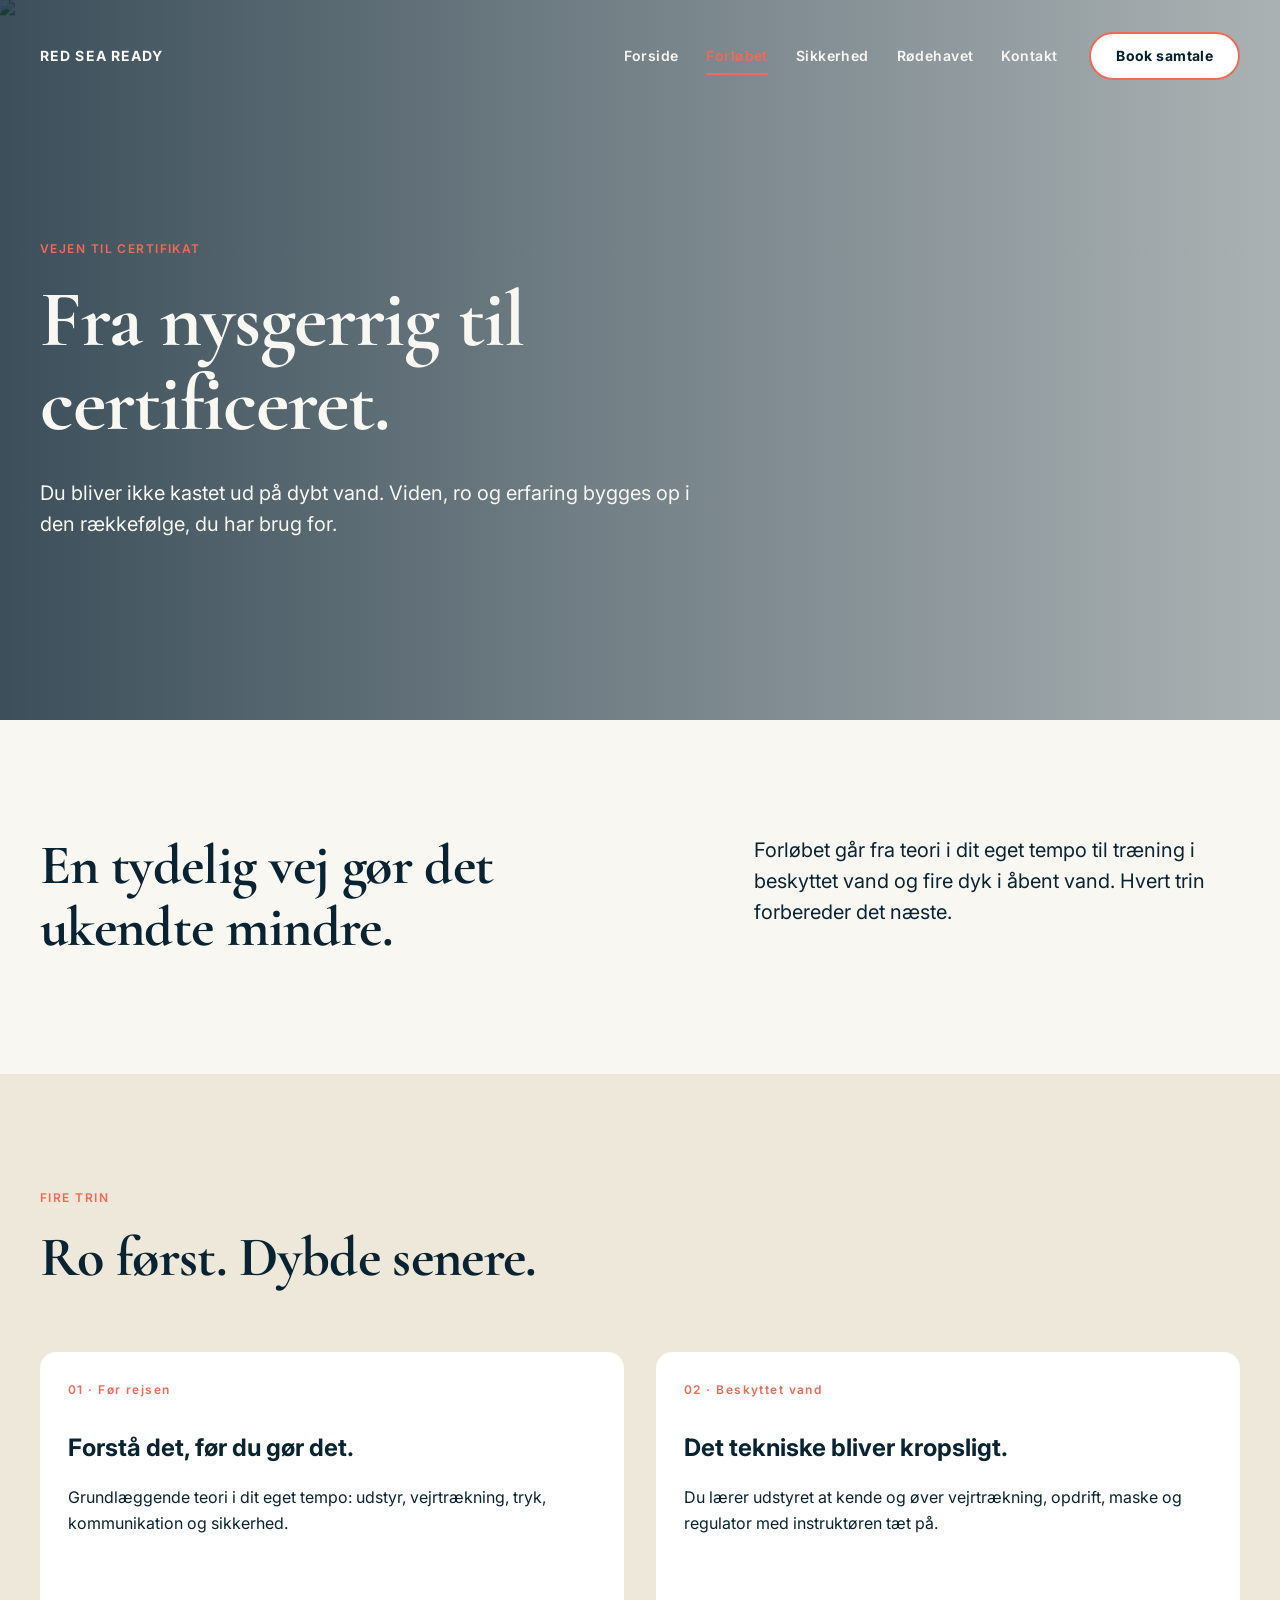
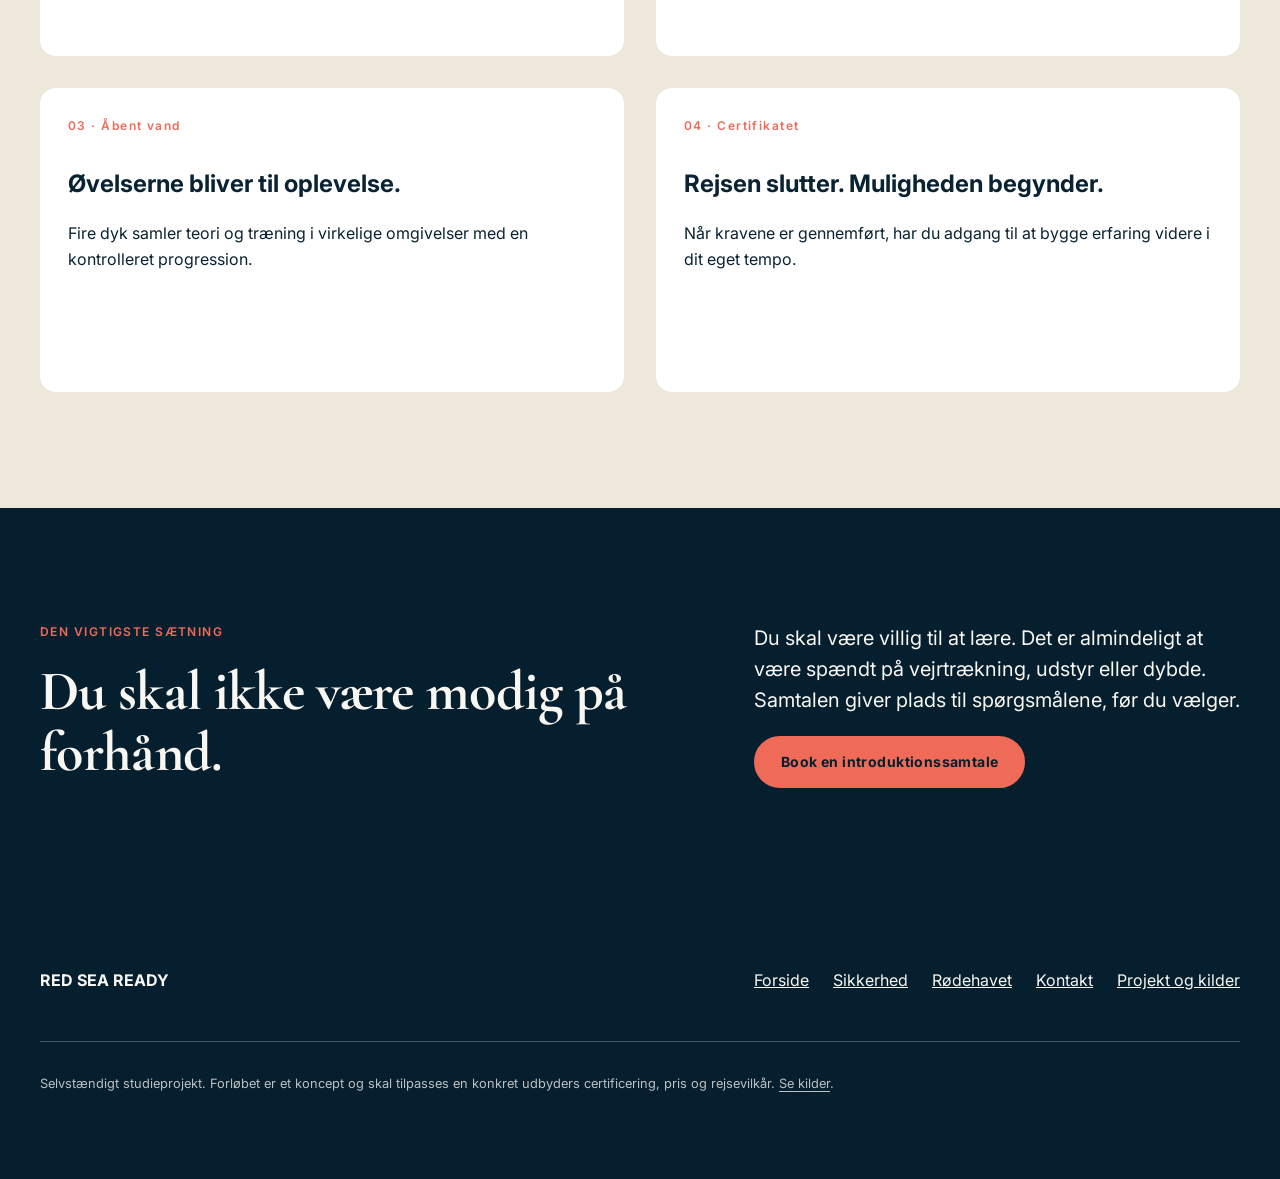
==== forloeb.html @ c926fba1 "Publish final responsive website Adds the six tested pages, shared design system, favicon and local " ====
<!doctype html>
<html lang="da">
<head>
  <meta charset="utf-8"><meta name="viewport" content="width=device-width, initial-scale=1">
  <meta name="description" content="Sådan går du fra nysgerrig nybegynder til certificeret dykker."><meta name="theme-color" content="#061f2f">
  <title>Vejen til certifikat – RED SEA READY</title>
  <link rel="icon" href="favicon.svg" type="image/svg+xml">
  <link rel="stylesheet" href="styles.css"><script src="script.js" defer></script>
</head>
<body>
  <a class="skip-link" href="#main">Spring til indhold</a>
  <header class="header"><div class="container header__inner"><a class="brand" href="index.html">RED SEA READY</a><button class="menu-toggle" type="button" aria-label="Åbn menu" aria-expanded="false" aria-controls="main-nav" data-menu-button><span></span></button><nav class="nav" id="main-nav" aria-label="Primær navigation" data-navigation data-open="false"><a href="index.html">Forside</a><a href="forloeb.html" aria-current="page">Forløbet</a><a href="sikkerhed.html">Sikkerhed</a><a href="rodehavet.html">Rødehavet</a><a href="kontakt.html">Kontakt</a></nav><a class="button button--secondary button--header" href="kontakt.html">Book samtale</a></div></header>
  <main id="main">
    <section class="hero"><img class="hero__image" src="assets/underwater-wide.jpg" alt="Tre dykkere bevæger sig roligt ved et koralrev." fetchpriority="high"><div class="hero__content"><p class="eyebrow">Vejen til certifikat</p><h1>Fra nysgerrig til certificeret.</h1><p class="lead">Du bliver ikke kastet ud på dybt vand. Viden, ro og erfaring bygges op i den rækkefølge, du har brug for.</p></div></section>
    <section class="section section--foam"><div class="container split-heading"><div><h2>En tydelig vej gør det ukendte mindre.</h2></div><div><p class="lead">Forløbet går fra teori i dit eget tempo til træning i beskyttet vand og fire dyk i åbent vand. Hvert trin forbereder det næste.</p></div></div></section>
    <section class="section section--sand"><div class="container"><p class="eyebrow">Fire trin</p><h2>Ro først. Dybde senere.</h2><div class="cards cards--two">
      <article class="card card--light"><div class="card__number">01 · Før rejsen</div><h3>Forstå det, før du gør det.</h3><p>Grundlæggende teori i dit eget tempo: udstyr, vejrtrækning, tryk, kommunikation og sikkerhed.</p></article>
      <article class="card card--light"><div class="card__number">02 · Beskyttet vand</div><h3>Det tekniske bliver kropsligt.</h3><p>Du lærer udstyret at kende og øver vejrtrækning, opdrift, maske og regulator med instruktøren tæt på.</p></article>
      <article class="card card--light"><div class="card__number">03 · Åbent vand</div><h3>Øvelserne bliver til oplevelse.</h3><p>Fire dyk samler teori og træning i virkelige omgivelser med en kontrolleret progression.</p></article>
      <article class="card card--light"><div class="card__number">04 · Certifikatet</div><h3>Rejsen slutter. Muligheden begynder.</h3><p>Når kravene er gennemført, har du adgang til at bygge erfaring videre i dit eget tempo.</p></article>
    </div></div></section>
    <section class="section section--deep"><div class="container split-heading"><div><p class="eyebrow">Den vigtigste sætning</p><h2>Du skal ikke være modig på forhånd.</h2></div><div><p class="lead">Du skal være villig til at lære. Det er almindeligt at være spændt på vejrtrækning, udstyr eller dybde. Samtalen giver plads til spørgsmålene, før du vælger.</p><a class="button" href="kontakt.html">Book en introduktionssamtale</a></div></div></section>
  </main>
  <footer class="site-footer"><div class="container"><div class="footer-grid"><strong>RED SEA READY</strong><nav class="footer-links" aria-label="Footer"><a href="index.html">Forside</a><a href="sikkerhed.html">Sikkerhed</a><a href="rodehavet.html">Rødehavet</a><a href="kontakt.html">Kontakt</a><a href="kilder.html">Projekt og kilder</a></nav></div><p class="footer-note">Selvstændigt studieprojekt. Forløbet er et koncept og skal tilpasses en konkret udbyders certificering, pris og rejsevilkår. <a href="kilder.html">Se kilder</a>.</p></div></footer>
</body>
</html>
---- styles.css ----
@import url("https://fonts.googleapis.com/css2?family=Cormorant+Garamond:wght@600;700&family=Inter:wght@400;500;600;700&display=swap");

:root {
  --azure: #0797b8;
  --deep: #061f2f;
  --coral: #ef6a57;
  --sand: #eee8da;
  --foam: #f8f7f2;
  --white: #ffffff;
  --text: #0a2332;
  --grid-max: 1200px;
  --radius: 16px;
  --radius-pill: 999px;
  --section-space: clamp(4.5rem, 9vw, 9rem);
  --shadow-focus: 0 0 0 4px rgba(7, 151, 184, 0.32);
}

*, *::before, *::after { box-sizing: border-box; }

html { scroll-behavior: smooth; }

body {
  margin: 0;
  background: var(--foam);
  color: var(--text);
  font-family: "Inter", Arial, sans-serif;
  font-size: 1rem;
  line-height: 1.625;
  text-rendering: optimizeLegibility;
}

body::selection { background: var(--coral); color: var(--deep); }

body.menu-open { overflow: hidden; }

img { display: block; max-width: 100%; }
a { color: inherit; }
button, input, textarea, select { font: inherit; }

.skip-link {
  position: fixed;
  z-index: 100;
  top: 0.75rem;
  left: 0.75rem;
  transform: translateY(-180%);
  padding: 0.75rem 1rem;
  border-radius: 0.5rem;
  background: var(--foam);
  color: var(--deep);
}

.skip-link:focus { transform: translateY(0); }

.container {
  width: min(calc(100% - 3rem), var(--grid-max));
  margin-inline: auto;
}

.section { padding-block: var(--section-space); }
.section--foam { background: var(--foam); }
.section--sand { background: var(--sand); }
.section--deep { background: var(--deep); color: var(--foam); }

.eyebrow {
  margin: 0 0 1.25rem;
  color: var(--coral);
  font-size: 0.75rem;
  font-weight: 600;
  letter-spacing: 0.12em;
  line-height: 1.5;
  text-transform: uppercase;
}

h1, h2, blockquote {
  margin: 0;
  font-family: "Cormorant Garamond", Georgia, serif;
  font-weight: 700;
  letter-spacing: -0.012em;
}

h1 {
  max-width: 14ch;
  font-size: clamp(3.25rem, 7.2vw, 5rem);
  line-height: 1.05;
}

h2 {
  font-size: clamp(2.5rem, 5vw, 3.5rem);
  line-height: 1.1;
}

h3 {
  margin: 0;
  font-size: 1.5rem;
  line-height: 1.35;
}

p { margin-block: 0 1.25rem; }
.lead { font-size: clamp(1.125rem, 1.8vw, 1.25rem); line-height: 1.55; }
.measure { max-width: 42rem; }

.header {
  position: fixed;
  z-index: 20;
  inset: 0 0 auto;
  color: var(--foam);
  transition: background-color 220ms ease, box-shadow 220ms ease, backdrop-filter 220ms ease;
}

.header.is-scrolled {
  background: rgba(6, 31, 47, 0.9);
  box-shadow: 0 1px 0 rgba(248, 247, 242, 0.12);
  -webkit-backdrop-filter: blur(14px);
  backdrop-filter: blur(14px);
}

.header__inner {
  display: grid;
  grid-template-columns: 1fr auto auto;
  align-items: center;
  min-height: 7rem;
  gap: 2rem;
}

.brand {
  text-decoration: none;
  font-size: 0.875rem;
  font-weight: 700;
  letter-spacing: 0.08em;
}

.nav { display: flex; align-items: center; gap: 1.75rem; }
.nav a {
  position: relative;
  padding-block: 0.6rem;
  text-decoration: none;
  font-size: 0.875rem;
  font-weight: 600;
  letter-spacing: 0.03em;
}
.nav a::after {
  position: absolute;
  right: 0;
  bottom: 0.15rem;
  left: 0;
  height: 2px;
  border-radius: 2px;
  background: var(--coral);
  content: "";
  transform: scaleX(0);
  transition: transform 180ms ease;
}
.nav a:hover::after, .nav a:focus-visible::after, .nav a[aria-current="page"]::after { transform: scaleX(1); }
.nav a[aria-current="page"] { color: var(--coral); }

.menu-toggle {
  display: none;
  width: 3rem;
  height: 3rem;
  border: 1px solid rgba(248, 247, 242, 0.55);
  border-radius: 50%;
  background: rgba(6, 31, 47, 0.35);
  color: var(--foam);
  cursor: pointer;
}
.menu-toggle span,
.menu-toggle::before,
.menu-toggle::after {
  display: block;
  width: 1.25rem;
  height: 2px;
  margin: 0.28rem auto;
  background: currentColor;
  content: "";
  transition: transform 180ms ease, opacity 180ms ease;
}

.menu-toggle[aria-expanded="true"] span { opacity: 0; }
.menu-toggle[aria-expanded="true"]::before { transform: translateY(.38rem) rotate(45deg); }
.menu-toggle[aria-expanded="true"]::after { transform: translateY(-.38rem) rotate(-45deg); }

.button {
  display: inline-flex;
  align-items: center;
  justify-content: center;
  min-height: 3.25rem;
  padding: 0.9rem 1.55rem;
  border: 2px solid var(--coral);
  border-radius: var(--radius-pill);
  background: var(--coral);
  color: var(--deep);
  font-size: 0.875rem;
  font-weight: 700;
  letter-spacing: 0.03em;
  line-height: 1.25;
  text-align: center;
  text-decoration: none;
  transition: transform 180ms ease, background-color 180ms ease, box-shadow 180ms ease;
}
.button:hover { transform: translateY(-2px); background: #f27b69; }
.button:focus-visible, .nav a:focus-visible, .menu-toggle:focus-visible, input:focus-visible, textarea:focus-visible, select:focus-visible, summary:focus-visible {
  outline: none;
  box-shadow: var(--shadow-focus);
}
.button--secondary { background: var(--white); }
.button--header { min-height: 3rem; padding-block: 0.72rem; }
.button-row { display: flex; flex-wrap: wrap; gap: 1rem; }

.hero {
  position: relative;
  display: grid;
  min-height: 45rem;
  overflow: hidden;
  color: var(--foam);
  place-items: center;
}
.hero--home { min-height: min(60rem, 100vh); }
.hero__image, .image-panel__image, .full-image__image {
  position: absolute;
  inset: 0;
  width: 100%;
  height: 100%;
  object-fit: cover;
  transform: scale(1.002);
  transition: transform 900ms cubic-bezier(.2,.7,.2,1);
}
.image-panel:hover .image-panel__image, .full-image:hover .full-image__image { transform: scale(1.025); }
.hero__image--home { object-position: 52% 45%; }
.hero::after, .full-image::after {
  position: absolute;
  inset: 0;
  background: linear-gradient(90deg, rgba(6,31,47,.78) 0%, rgba(6,31,47,.55) 48%, rgba(6,31,47,.32) 100%);
  content: "";
}
.hero__content {
  position: relative;
  z-index: 2;
  width: min(calc(100% - 3rem), var(--grid-max));
  margin-inline: auto;
  padding-block: 10rem 5rem;
}
.hero__content .lead { max-width: 41rem; margin-top: 2rem; }
.hero__content .button-row { margin-top: 3rem; }
.hero__meta {
  margin-top: 2.25rem;
  font-size: 0.75rem;
  font-weight: 600;
  letter-spacing: 0.05em;
}

.split-heading {
  display: grid;
  grid-template-columns: repeat(12, 1fr);
  gap: 1.5rem;
  align-items: start;
}
.split-heading > :first-child { grid-column: 1 / span 6; }
.split-heading > :last-child { grid-column: 8 / -1; }
.split-heading blockquote {
  margin-top: 3rem;
  color: var(--azure);
  font-size: clamp(2rem, 3.4vw, 2.5rem);
  line-height: 1.2;
}

.facts, .cards, .requirements, .price-columns, .form-grid {
  display: grid;
  gap: 2rem;
}
.facts { grid-template-columns: repeat(3, 1fr); margin-top: 5rem; }
.fact {
  min-height: 8rem;
  padding: 1.75rem;
  border-radius: var(--radius);
  background: var(--white);
}
.fact strong {
  display: block;
  margin-bottom: 0.75rem;
  color: var(--coral);
  font-family: "Cormorant Garamond", Georgia, serif;
  font-size: 2.5rem;
  line-height: 1;
}

.cards { grid-template-columns: repeat(3, 1fr); margin-top: 4rem; }
.cards--two { grid-template-columns: repeat(2, 1fr); }
.cards--two .card:last-child { grid-column: auto; }
.card {
  min-height: 19rem;
  padding: 1.75rem;
  border: 1px solid rgba(248, 247, 242, 0.65);
  border-radius: var(--radius);
  transition: transform 180ms ease, border-color 180ms ease, box-shadow 180ms ease;
}
.card:hover { transform: translateY(-4px); border-color: var(--coral); box-shadow: 0 18px 45px rgba(0,0,0,.12); }
.card--light { border: 0; background: var(--white); color: var(--text); }
.card__number {
  margin-bottom: 2rem;
  color: var(--coral);
  font-size: 0.75rem;
  font-weight: 600;
  letter-spacing: 0.12em;
}
.card h3 { margin-bottom: 1.25rem; }

.image-panel {
  display: grid;
  grid-template-columns: minmax(0, 1.12fr) minmax(26rem, 1fr);
  min-height: 45rem;
  background: var(--deep);
  color: var(--foam);
}
.image-panel__media { position: relative; min-height: 32rem; overflow: hidden; }
.image-panel__body { display: grid; align-content: center; padding: clamp(4rem, 8vw, 8rem); }
.image-panel__body .lead { margin-top: 2rem; }
.image-panel__body .button { justify-self: start; margin-top: 2rem; }

.full-image {
  position: relative;
  display: grid;
  min-height: 40rem;
  overflow: hidden;
  color: var(--foam);
  align-items: center;
}
.full-image__content { position: relative; z-index: 2; }
.full-image__content .lead { max-width: 39rem; margin-top: 2rem; }

.final-cta .split-heading > :first-child { grid-column: 1 / span 6; max-width: 40rem; }
.final-cta .split-heading > :last-child { grid-column: 8 / -1; max-width: 30rem; }
.final-cta .button { margin-top: 2rem; }
.microcopy { margin-top: 1rem; font-size: 0.75rem; font-weight: 600; }

.requirements { grid-template-columns: repeat(3, 1fr); margin-top: 3rem; }
.requirements .fact { min-height: 12rem; }
.gear-list {
  display: flex;
  flex-wrap: wrap;
  gap: 1rem;
  margin: 3rem 0 0;
  padding: 0;
  list-style: none;
}
.gear-list li { padding: 1.25rem 2rem; border: 1px solid rgba(248,247,242,.65); border-radius: var(--radius-pill); font-weight: 600; }

.price-columns { grid-template-columns: repeat(2, 1fr); margin-top: 3rem; }
.price-box { padding: clamp(2rem, 4vw, 3rem); border-radius: var(--radius); background: var(--white); }
.price-box ul, .check-list { margin: 1.5rem 0 0; padding-left: 1.2rem; }
.price-box li, .check-list li { margin-bottom: 0.75rem; }

.form-layout { display: grid; grid-template-columns: minmax(0, .85fr) minmax(30rem, 1.15fr); gap: clamp(3rem, 7vw, 7rem); align-items: start; }
.form { padding: clamp(1.5rem, 4vw, 3rem); border-radius: var(--radius); background: var(--white); }
.form-grid { grid-template-columns: repeat(2, 1fr); }
.field { display: grid; gap: 0.5rem; }
.field--full { grid-column: 1 / -1; }
label, legend { font-size: 0.875rem; font-weight: 700; }
input, textarea, select {
  width: 100%;
  min-height: 3.25rem;
  border: 1px solid rgba(10,35,50,.35);
  border-radius: 0.5rem;
  background: var(--foam);
  color: var(--text);
  padding: 0.8rem 0.9rem;
}
textarea { min-height: 8rem; resize: vertical; }
fieldset { margin: 0; padding: 0; border: 0; }
.radio-row { display: flex; flex-wrap: wrap; gap: 1rem; margin-top: 0.75rem; }
.radio-row label { display: flex; align-items: center; gap: 0.5rem; font-weight: 500; }
.radio-row input { width: 1.1rem; min-height: auto; }
.form .button { margin-top: 1.5rem; width: 100%; }
.form-note { margin-top: 1rem; font-size: 0.8rem; color: rgba(10,35,50,.75); }
.form-success { padding: 3rem; border-radius: var(--radius); background: var(--deep); color: var(--foam); }
.form-success[hidden] { display: none; }

.faq { max-width: 56rem; margin-inline: auto; }
.faq details { border-top: 1px solid rgba(10,35,50,.24); }
.faq details:last-child { border-bottom: 1px solid rgba(10,35,50,.24); }
.faq summary { cursor: pointer; padding: 1.5rem .25rem; font-weight: 700; }
.faq details p { max-width: 44rem; padding: 0 .25rem 1.5rem; }

.site-footer { padding-block: 4rem; background: var(--deep); color: var(--foam); }
.footer-grid { display: grid; grid-template-columns: 1fr 2fr; gap: 3rem; }
.footer-links { display: flex; flex-wrap: wrap; justify-content: flex-end; gap: 1.5rem; }
.footer-note { margin-top: 3rem; padding-top: 2rem; border-top: 1px solid rgba(248,247,242,.25); color: rgba(248,247,242,.75); font-size: .8rem; }
.footer-note a { text-underline-offset: .2em; }

.hero--compact {
  min-height: 32rem;
  background:
    linear-gradient(110deg, rgba(6,31,47,.98), rgba(6,31,47,.82)),
    radial-gradient(circle at 78% 30%, rgba(7,151,184,.5), transparent 30%);
}
.hero--compact::after { background: linear-gradient(90deg, rgba(6,31,47,.25), transparent); }
.hero--compact .hero__content { padding-block: 11rem 5rem; }
.source-list { display: grid; gap: 1rem; margin: 3rem 0 0; padding: 0; list-style: none; }
.source-card {
  display: grid;
  grid-template-columns: minmax(10rem, .35fr) 1fr;
  gap: 2rem;
  padding: 1.5rem 0;
  border-top: 1px solid rgba(10,35,50,.2);
}
.source-card:last-child { border-bottom: 1px solid rgba(10,35,50,.2); }
.source-card strong { font-family: "Cormorant Garamond", Georgia, serif; font-size: 1.45rem; line-height: 1.2; }
.source-card p { margin: 0; }
.source-card a { font-weight: 700; text-underline-offset: .2em; }
.project-note { max-width: 52rem; padding: 1.75rem; border-left: .3rem solid var(--coral); background: var(--white); }

.scroll-progress {
  position: fixed;
  z-index: 60;
  top: 0;
  left: 0;
  width: 100%;
  height: 3px;
  transform: scaleX(0);
  transform-origin: left;
  background: var(--coral);
  pointer-events: none;
}

@media (max-width: 960px) {
  .header__inner { grid-template-columns: 1fr auto; }
  .header .button--header { display: none; }
  .menu-toggle { display: block; }
  .nav {
    position: fixed;
    z-index: 30;
    inset: 0;
    display: grid;
    align-content: center;
    gap: 1rem;
    padding: 5rem 2rem;
    background: var(--deep);
    transform: translateX(100%);
    visibility: hidden;
    pointer-events: none;
    transition: transform 240ms ease;
  }
  .nav[data-open="true"] {
    transform: translateX(0);
    visibility: visible;
    pointer-events: auto;
  }
  .nav a { font-family: "Cormorant Garamond", Georgia, serif; font-size: 2.25rem; }
  .menu-toggle { position: relative; z-index: 40; }
  .split-heading { grid-template-columns: 1fr; gap: 2.5rem; }
  .split-heading > :first-child, .split-heading > :last-child,
  .final-cta .split-heading > :first-child, .final-cta .split-heading > :last-child { grid-column: auto; }
  .facts, .cards, .requirements { grid-template-columns: repeat(2, 1fr); }
  .cards .card:last-child { grid-column: 1 / -1; }
  .image-panel { grid-template-columns: 1fr; }
  .image-panel__media { min-height: 55vw; }
  .form-layout { grid-template-columns: 1fr; }
}

@media (max-width: 640px) {
  .container, .hero__content { width: min(calc(100% - 3rem), var(--grid-max)); }
  .hero, .hero--home { min-height: 46rem; }
  .hero__content { padding-block: 8.5rem 4rem; }
  .hero::after { background: linear-gradient(180deg, rgba(6,31,47,.72), rgba(6,31,47,.6)); }
  .hero__image--home { object-position: 58% 45%; }
  .button-row { display: grid; }
  .button-row .button { width: 100%; }
  .facts, .cards, .cards--two, .requirements, .price-columns, .form-grid { grid-template-columns: 1fr; }
  .cards .card:last-child, .field--full { grid-column: auto; }
  .card { min-height: 0; }
  .image-panel__media { min-height: 25rem; }
  .image-panel__body { padding: 4.5rem 1.5rem; }
  .full-image { min-height: 38rem; }
  .footer-grid { grid-template-columns: 1fr; }
  .footer-links { justify-content: flex-start; }
  .source-card { grid-template-columns: 1fr; gap: .5rem; }
}

@media (prefers-reduced-motion: reduce) {
  *, *::before, *::after { scroll-behavior: auto !important; transition: none !important; }
}
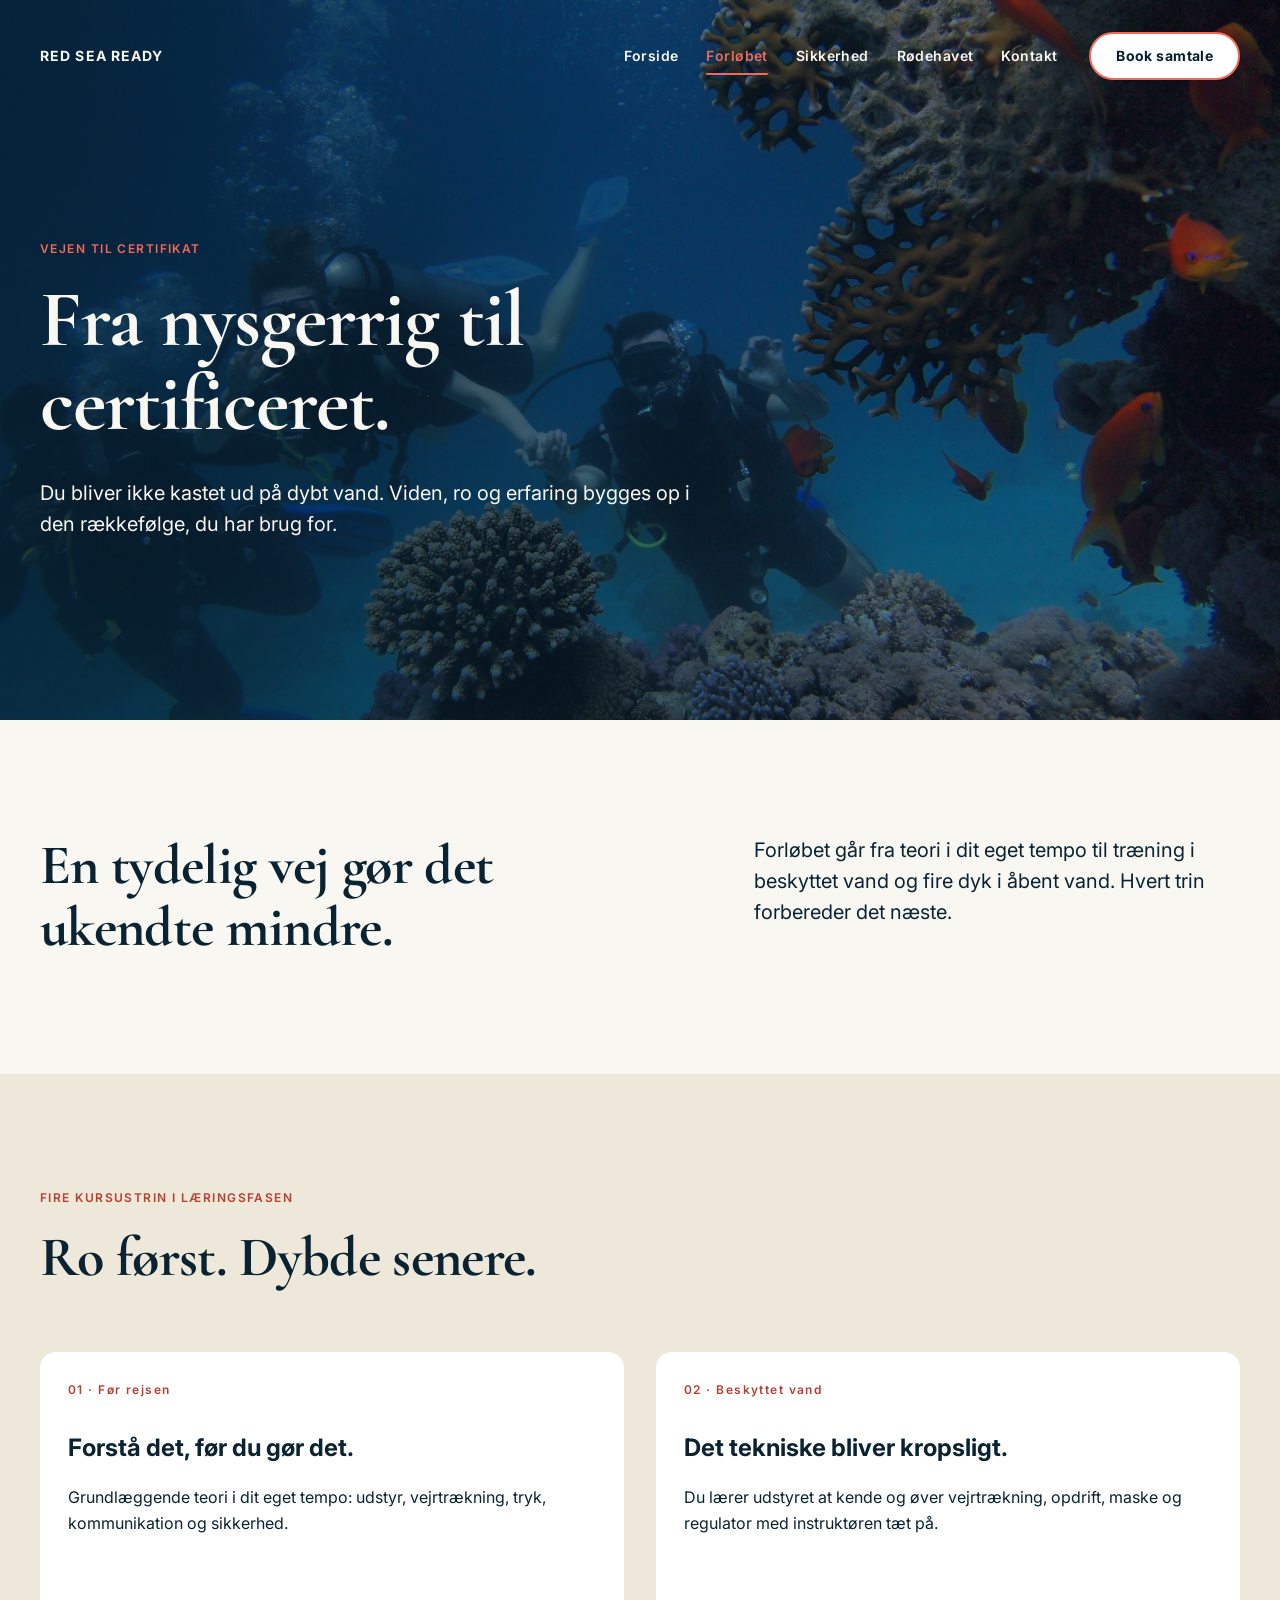
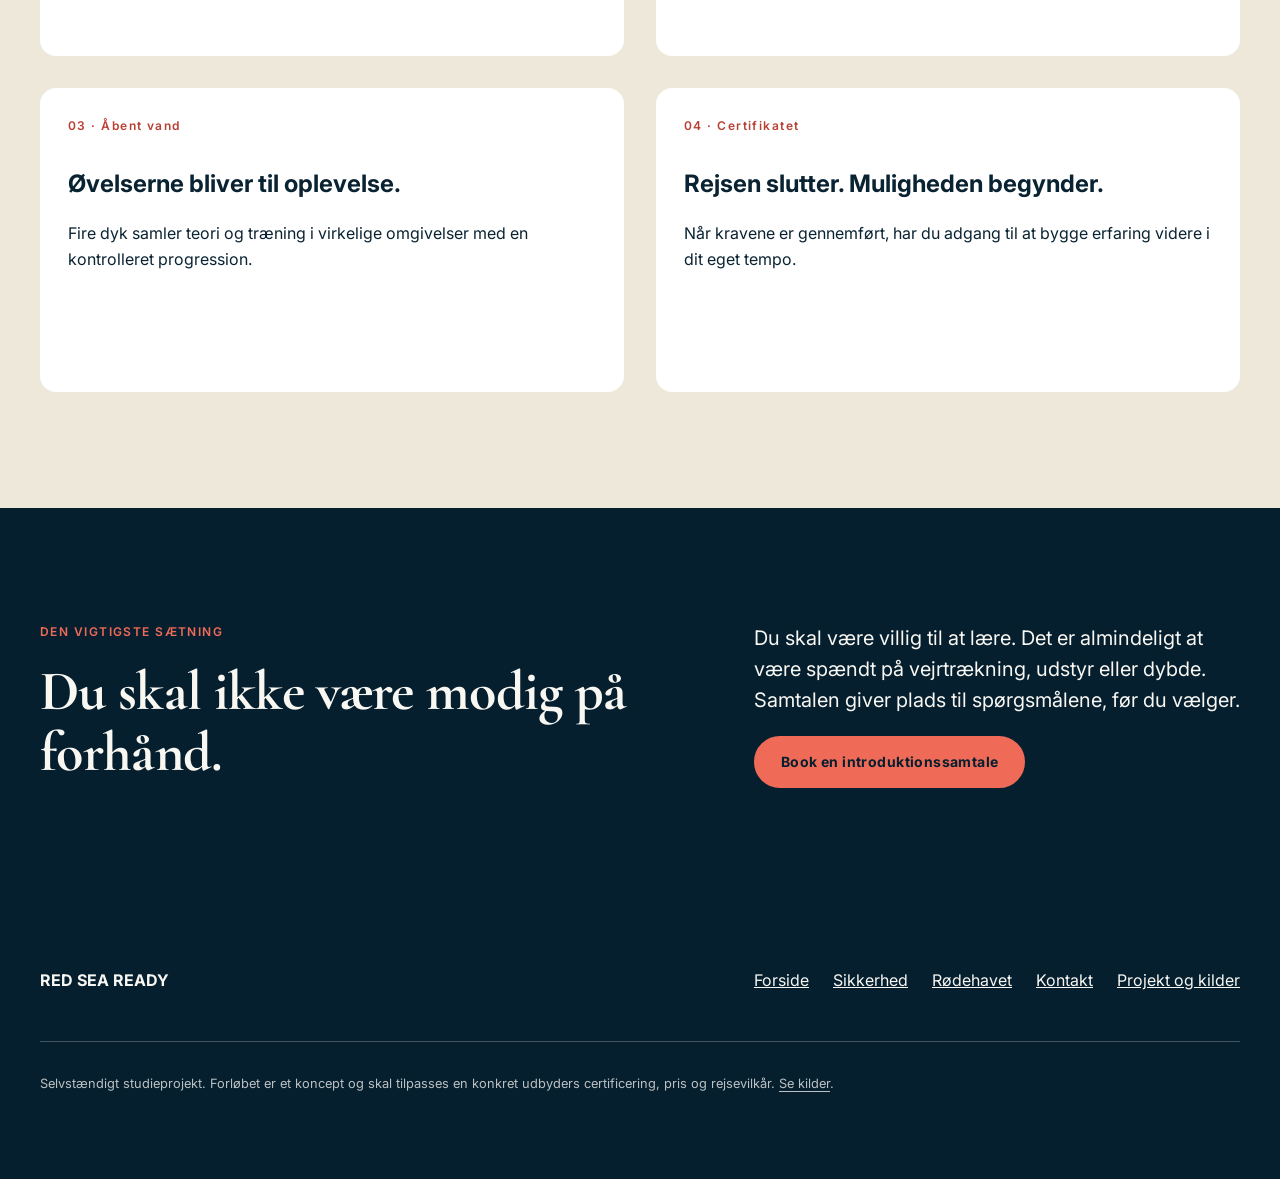
==== commit d22d1ca8: "Improve course consistency and add site QA" ====
--- a/forloeb.html
+++ b/forloeb.html
@@ -13,7 +13,7 @@
   <main id="main">
     <section class="hero"><img class="hero__image" src="assets/underwater-wide.jpg" alt="Tre dykkere bevæger sig roligt ved et koralrev." fetchpriority="high"><div class="hero__content"><p class="eyebrow">Vejen til certifikat</p><h1>Fra nysgerrig til certificeret.</h1><p class="lead">Du bliver ikke kastet ud på dybt vand. Viden, ro og erfaring bygges op i den rækkefølge, du har brug for.</p></div></section>
     <section class="section section--foam"><div class="container split-heading"><div><h2>En tydelig vej gør det ukendte mindre.</h2></div><div><p class="lead">Forløbet går fra teori i dit eget tempo til træning i beskyttet vand og fire dyk i åbent vand. Hvert trin forbereder det næste.</p></div></div></section>
-    <section class="section section--sand"><div class="container"><p class="eyebrow">Fire trin</p><h2>Ro først. Dybde senere.</h2><div class="cards cards--two">
+    <section class="section section--sand"><div class="container"><p class="eyebrow">Fire kursustrin i læringsfasen</p><h2>Ro først. Dybde senere.</h2><div class="cards cards--two">
       <article class="card card--light"><div class="card__number">01 · Før rejsen</div><h3>Forstå det, før du gør det.</h3><p>Grundlæggende teori i dit eget tempo: udstyr, vejrtrækning, tryk, kommunikation og sikkerhed.</p></article>
       <article class="card card--light"><div class="card__number">02 · Beskyttet vand</div><h3>Det tekniske bliver kropsligt.</h3><p>Du lærer udstyret at kende og øver vejrtrækning, opdrift, maske og regulator med instruktøren tæt på.</p></article>
       <article class="card card--light"><div class="card__number">03 · Åbent vand</div><h3>Øvelserne bliver til oplevelse.</h3><p>Fire dyk samler teori og træning i virkelige omgivelser med en kontrolleret progression.</p></article>
--- a/styles.css
+++ b/styles.css
@@ -4,6 +4,7 @@
   --azure: #0797b8;
   --deep: #061f2f;
   --coral: #ef6a57;
+  --coral-on-light: #b83f32;
   --sand: #eee8da;
   --foam: #f8f7f2;
   --white: #ffffff;
@@ -69,6 +70,12 @@
   letter-spacing: 0.12em;
   line-height: 1.5;
   text-transform: uppercase;
+}
+
+:where(.section--foam, .section--sand) .eyebrow,
+.fact strong,
+.card--light .card__number {
+  color: var(--coral-on-light);
 }
 
 h1, h2, blockquote {
@@ -262,12 +269,32 @@
   font-size: clamp(2rem, 3.4vw, 2.5rem);
   line-height: 1.2;
 }
+.customer-quote { margin: 0; }
+.customer-quote figcaption {
+  display: grid;
+  gap: .25rem;
+  margin-top: 1rem;
+  color: var(--deep);
+  font-size: .82rem;
+  line-height: 1.4;
+}
+.customer-quote figcaption span {
+  color: #5b6c75;
+  font-size: .72rem;
+  letter-spacing: .08em;
+  text-transform: uppercase;
+}
 
 .facts, .cards, .requirements, .price-columns, .form-grid {
   display: grid;
   gap: 2rem;
 }
-.facts { grid-template-columns: repeat(3, 1fr); margin-top: 5rem; }
+.facts {
+  grid-template-columns: repeat(3, 1fr);
+  margin: 5rem 0 0;
+  padding: 0;
+  list-style: none;
+}
 .fact {
   min-height: 8rem;
   padding: 1.75rem;
@@ -277,7 +304,7 @@
 .fact strong {
   display: block;
   margin-bottom: 0.75rem;
-  color: var(--coral);
+  color: var(--coral-on-light);
   font-family: "Cormorant Garamond", Georgia, serif;
   font-size: 2.5rem;
   line-height: 1;
@@ -372,6 +399,7 @@
 .form .button { margin-top: 1.5rem; width: 100%; }
 .form-note { margin-top: 1rem; font-size: 0.8rem; color: rgba(10,35,50,.75); }
 .form-success { padding: 3rem; border-radius: var(--radius); background: var(--deep); color: var(--foam); }
+.form-success .eyebrow { color: var(--coral); }
 .form-success[hidden] { display: none; }
 
 .faq { max-width: 56rem; margin-inline: auto; }
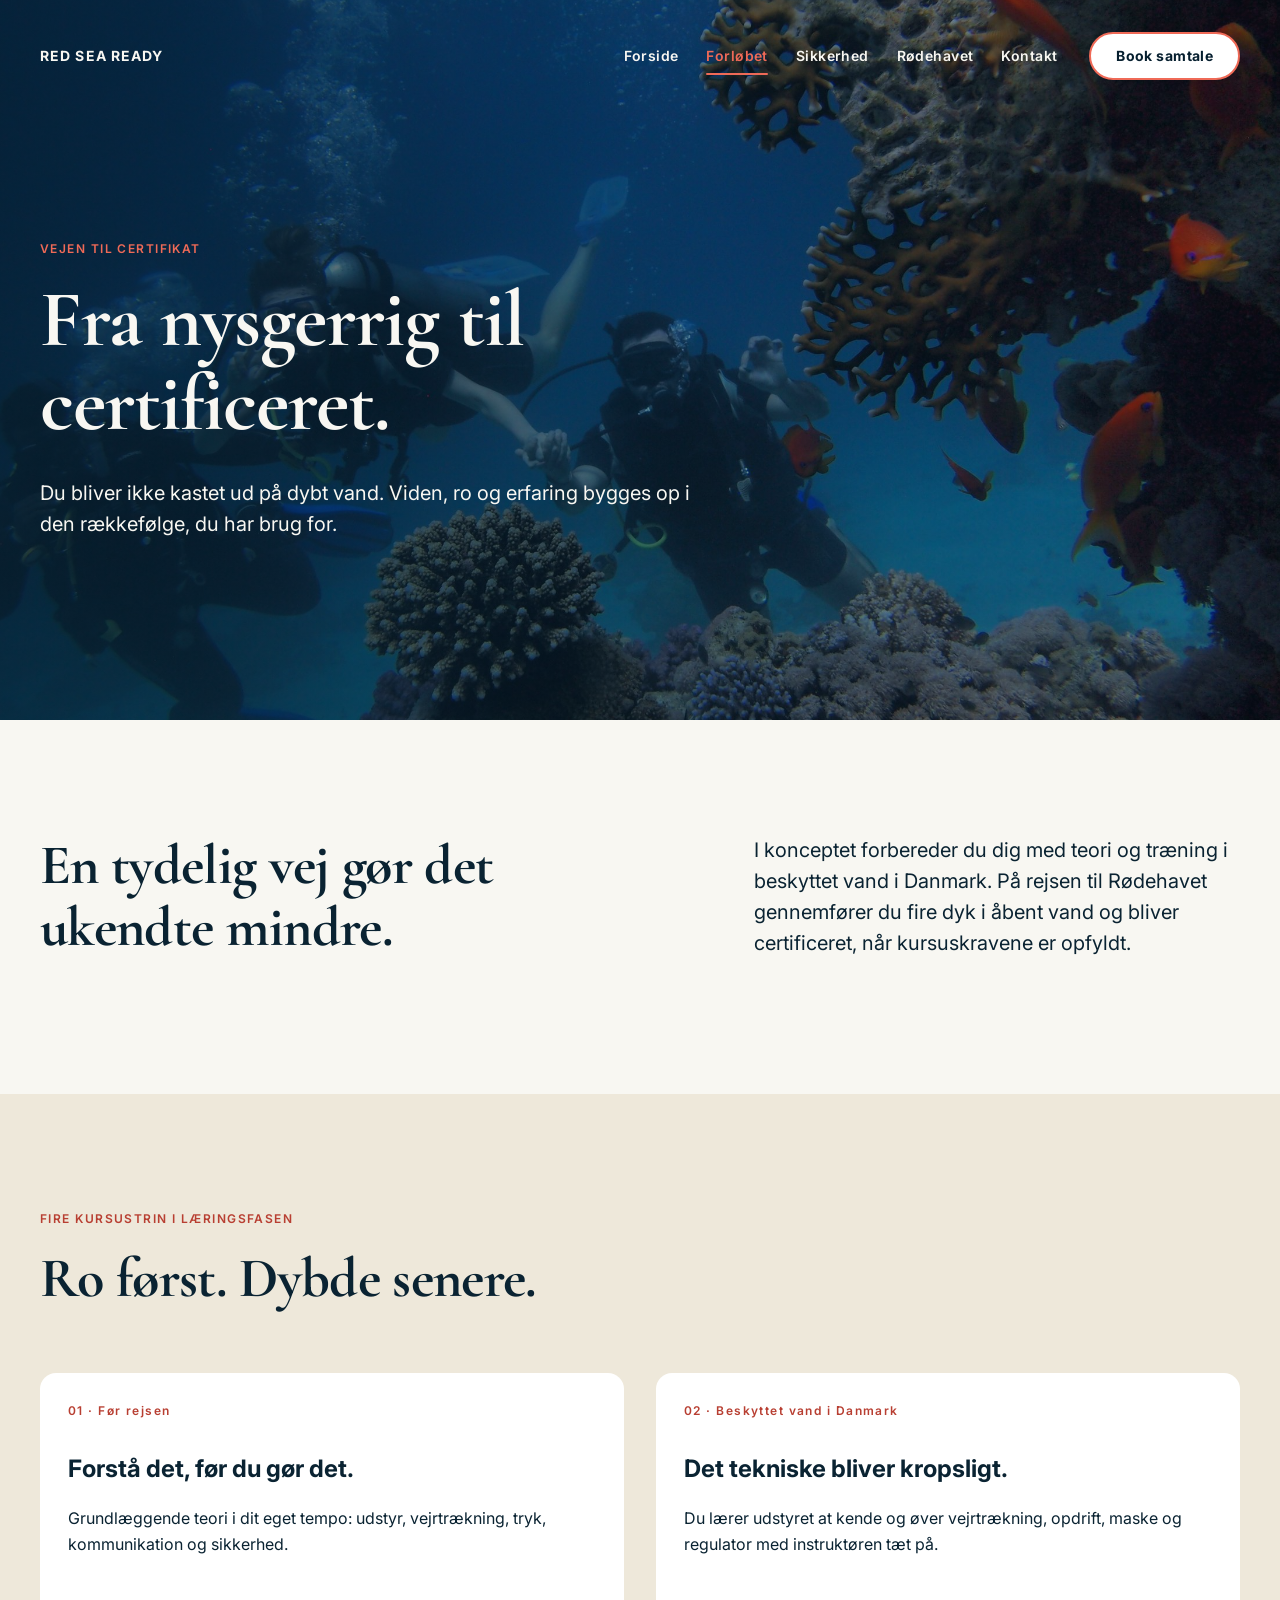
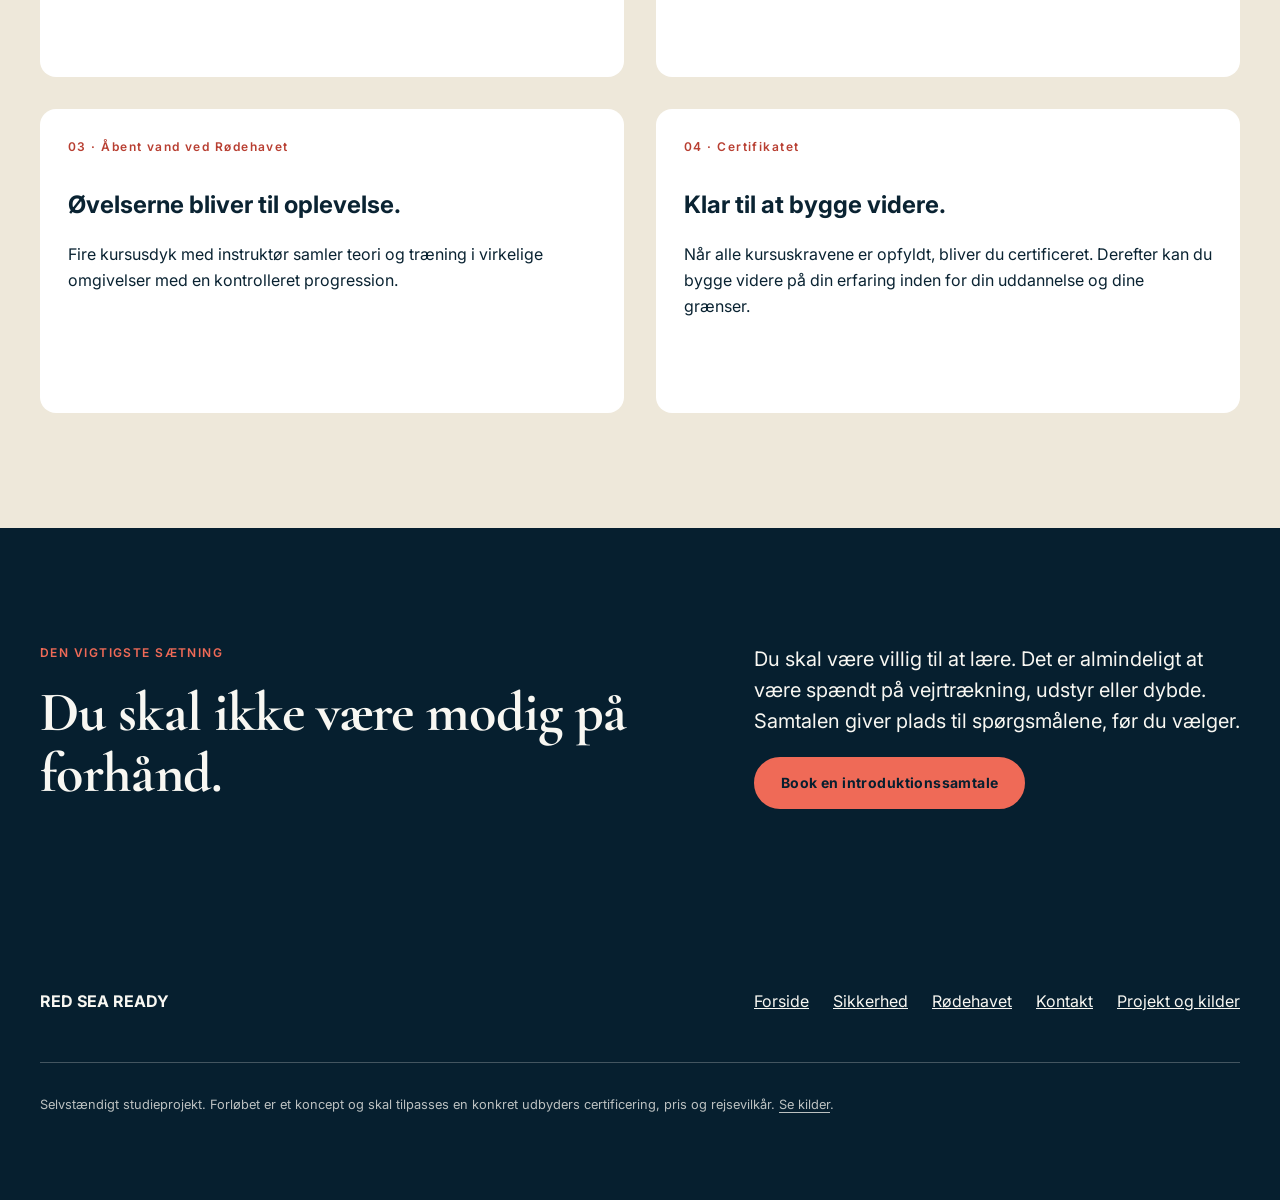
==== commit 2589eedb: "Fix prototype form safety, navigation focus and course sequence" ====
--- a/forloeb.html
+++ b/forloeb.html
@@ -12,12 +12,12 @@
   <header class="header"><div class="container header__inner"><a class="brand" href="index.html">RED SEA READY</a><button class="menu-toggle" type="button" aria-label="Åbn menu" aria-expanded="false" aria-controls="main-nav" data-menu-button><span></span></button><nav class="nav" id="main-nav" aria-label="Primær navigation" data-navigation data-open="false"><a href="index.html">Forside</a><a href="forloeb.html" aria-current="page">Forløbet</a><a href="sikkerhed.html">Sikkerhed</a><a href="rodehavet.html">Rødehavet</a><a href="kontakt.html">Kontakt</a></nav><a class="button button--secondary button--header" href="kontakt.html">Book samtale</a></div></header>
   <main id="main">
     <section class="hero"><img class="hero__image" src="assets/underwater-wide.jpg" alt="Tre dykkere bevæger sig roligt ved et koralrev." fetchpriority="high"><div class="hero__content"><p class="eyebrow">Vejen til certifikat</p><h1>Fra nysgerrig til certificeret.</h1><p class="lead">Du bliver ikke kastet ud på dybt vand. Viden, ro og erfaring bygges op i den rækkefølge, du har brug for.</p></div></section>
-    <section class="section section--foam"><div class="container split-heading"><div><h2>En tydelig vej gør det ukendte mindre.</h2></div><div><p class="lead">Forløbet går fra teori i dit eget tempo til træning i beskyttet vand og fire dyk i åbent vand. Hvert trin forbereder det næste.</p></div></div></section>
+    <section class="section section--foam"><div class="container split-heading"><div><h2>En tydelig vej gør det ukendte mindre.</h2></div><div><p class="lead">I konceptet forbereder du dig med teori og træning i beskyttet vand i Danmark. På rejsen til Rødehavet gennemfører du fire dyk i åbent vand og bliver certificeret, når kursuskravene er opfyldt.</p></div></div></section>
     <section class="section section--sand"><div class="container"><p class="eyebrow">Fire kursustrin i læringsfasen</p><h2>Ro først. Dybde senere.</h2><div class="cards cards--two">
       <article class="card card--light"><div class="card__number">01 · Før rejsen</div><h3>Forstå det, før du gør det.</h3><p>Grundlæggende teori i dit eget tempo: udstyr, vejrtrækning, tryk, kommunikation og sikkerhed.</p></article>
-      <article class="card card--light"><div class="card__number">02 · Beskyttet vand</div><h3>Det tekniske bliver kropsligt.</h3><p>Du lærer udstyret at kende og øver vejrtrækning, opdrift, maske og regulator med instruktøren tæt på.</p></article>
-      <article class="card card--light"><div class="card__number">03 · Åbent vand</div><h3>Øvelserne bliver til oplevelse.</h3><p>Fire dyk samler teori og træning i virkelige omgivelser med en kontrolleret progression.</p></article>
-      <article class="card card--light"><div class="card__number">04 · Certifikatet</div><h3>Rejsen slutter. Muligheden begynder.</h3><p>Når kravene er gennemført, har du adgang til at bygge erfaring videre i dit eget tempo.</p></article>
+      <article class="card card--light"><div class="card__number">02 · Beskyttet vand i Danmark</div><h3>Det tekniske bliver kropsligt.</h3><p>Du lærer udstyret at kende og øver vejrtrækning, opdrift, maske og regulator med instruktøren tæt på.</p></article>
+      <article class="card card--light"><div class="card__number">03 · Åbent vand ved Rødehavet</div><h3>Øvelserne bliver til oplevelse.</h3><p>Fire kursusdyk med instruktør samler teori og træning i virkelige omgivelser med en kontrolleret progression.</p></article>
+      <article class="card card--light"><div class="card__number">04 · Certifikatet</div><h3>Klar til at bygge videre.</h3><p>Når alle kursuskravene er opfyldt, bliver du certificeret. Derefter kan du bygge videre på din erfaring inden for din uddannelse og dine grænser.</p></article>
     </div></div></section>
     <section class="section section--deep"><div class="container split-heading"><div><p class="eyebrow">Den vigtigste sætning</p><h2>Du skal ikke være modig på forhånd.</h2></div><div><p class="lead">Du skal være villig til at lære. Det er almindeligt at være spændt på vejrtrækning, udstyr eller dybde. Samtalen giver plads til spørgsmålene, før du vælger.</p><a class="button" href="kontakt.html">Book en introduktionssamtale</a></div></div></section>
   </main>
--- a/styles.css
+++ b/styles.css
@@ -206,8 +206,9 @@
 }
 .button:hover { transform: translateY(-2px); background: #f27b69; }
 .button:focus-visible, .nav a:focus-visible, .menu-toggle:focus-visible, input:focus-visible, textarea:focus-visible, select:focus-visible, summary:focus-visible {
-  outline: none;
-  box-shadow: var(--shadow-focus);
+  outline: 3px solid var(--deep);
+  outline-offset: 3px;
+  box-shadow: 0 0 0 3px var(--foam);
 }
 .button--secondary { background: var(--white); }
 .button--header { min-height: 3rem; padding-block: 0.72rem; }
@@ -380,6 +381,7 @@
 .form { padding: clamp(1.5rem, 4vw, 3rem); border-radius: var(--radius); background: var(--white); }
 .form-grid { grid-template-columns: repeat(2, 1fr); }
 .field { display: grid; gap: 0.5rem; }
+.field, .field input, .field textarea, .field select { scroll-margin-block: 8rem 2rem; }
 .field--full { grid-column: 1 / -1; }
 label, legend { font-size: 0.875rem; font-weight: 700; }
 input, textarea, select {
@@ -478,7 +480,7 @@
   .split-heading > :first-child, .split-heading > :last-child,
   .final-cta .split-heading > :first-child, .final-cta .split-heading > :last-child { grid-column: auto; }
   .facts, .cards, .requirements { grid-template-columns: repeat(2, 1fr); }
-  .cards .card:last-child { grid-column: 1 / -1; }
+  .cards .card:last-child:where(:nth-child(odd)) { grid-column: 1 / -1; }
   .image-panel { grid-template-columns: 1fr; }
   .image-panel__media { min-height: 55vw; }
   .form-layout { grid-template-columns: 1fr; }
